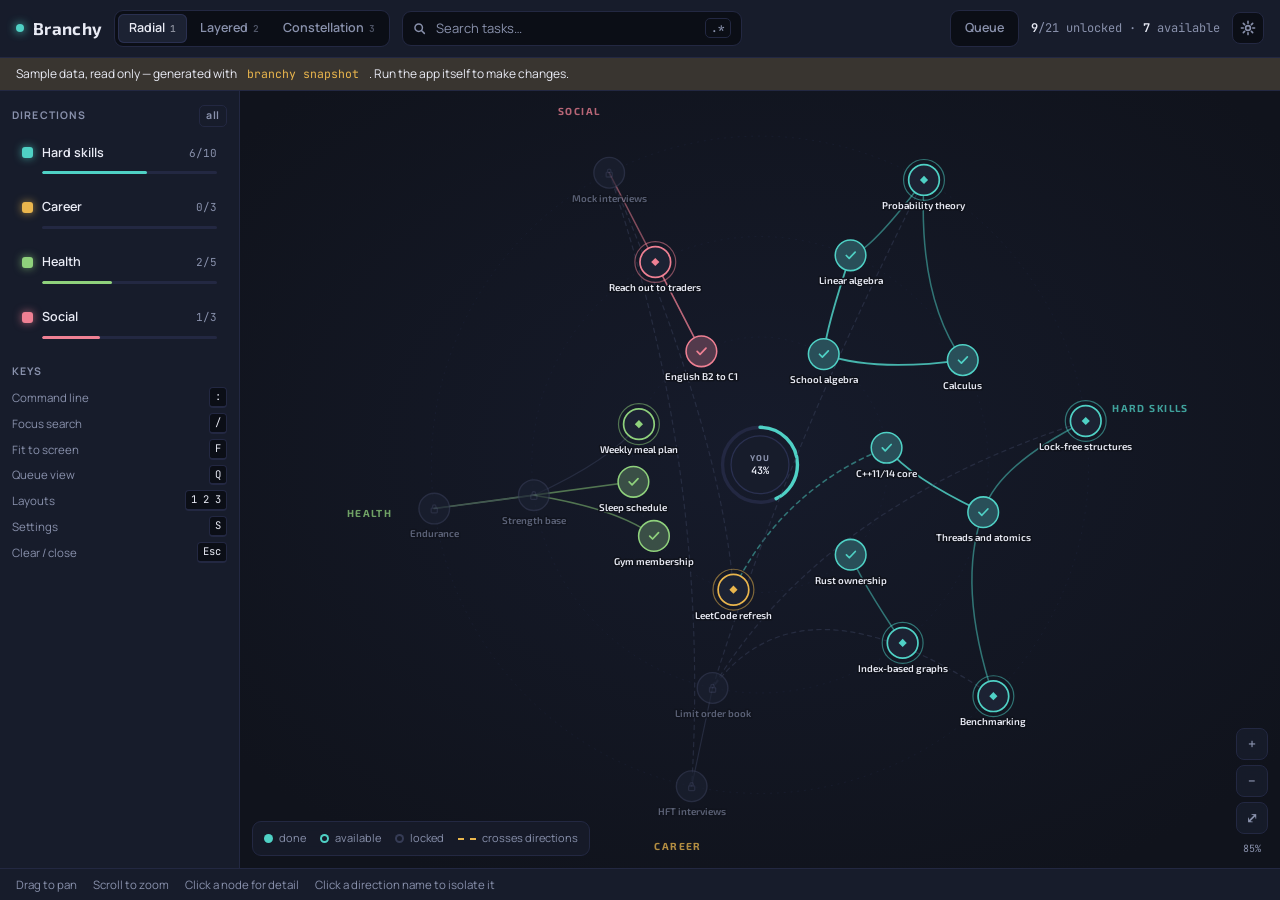
==== ui/index.html @ 26b4ab61 "add: add the desktop frontend over the snapshot backend Draws a snapshot and sends command lines bac" ====
<!doctype html>
<html lang="en">
<head>
<meta charset="utf-8">
<meta name="viewport" content="width=device-width, initial-scale=1, viewport-fit=cover, user-scalable=no">
<title>Branchy</title>
<link rel="preconnect" href="https://fonts.googleapis.com">
<link rel="preconnect" href="https://fonts.gstatic.com" crossorigin>
<link rel="stylesheet" href="https://fonts.googleapis.com/css2?family=Exo+2:wght@500;600;700&family=Manrope:wght@400;500;600;700&family=JetBrains+Mono:wght@400;600&display=swap">
<link rel="stylesheet" href="style.css">
</head>
<body>

<div class="app">
  <header class="topbar">
    <button class="iconbtn dock-toggle" id="dockToggle" aria-label="Directions">&#9776;</button>
    <div class="brand"><span class="dot"></span>Branchy</div>

    <div class="seg" id="layoutSeg" role="group" aria-label="Layout"></div>

    <div class="search" id="searchWrap">
      <svg width="13" height="13" viewBox="0 0 16 16" fill="none" stroke="currentColor" stroke-width="1.8" aria-hidden="true">
        <circle cx="7" cy="7" r="4.6"></circle><path d="M10.4 10.4 L14 14" stroke-linecap="round"></path>
      </svg>
      <input id="q" type="text" autocomplete="off" spellcheck="false">
      <button class="rx" id="rxBtn" aria-pressed="false" title="Regular expression">.*</button>
    </div>

    <span class="spacer"></span>
    <span class="seg"><button id="queueBtn" aria-pressed="false"></button></span>
    <div class="tally" id="tally"></div>
    <button class="iconbtn" id="setBtn" aria-label="Settings">
      <svg width="16" height="16" viewBox="0 0 16 16" fill="none" stroke="currentColor" stroke-width="1.6" aria-hidden="true">
        <circle cx="8" cy="8" r="2.4"></circle>
        <path d="M8 1.4v1.8M8 12.8v1.8M14.6 8h-1.8M3.2 8H1.4M12.67 3.33l-1.27 1.27M4.6 11.4l-1.27 1.27M12.67 12.67l-1.27-1.27M4.6 4.6L3.33 3.33" stroke-linecap="round"></path>
      </svg>
    </button>
  </header>

  <div class="banner" id="banner" hidden>
    Sample data, read only &mdash; generated with <code>branchy snapshot</code>. Run the app itself to make changes.
  </div>

  <div class="row" id="row">
    <aside class="dock" id="dock">
      <div>
        <h2><span id="lblDirections"></span> <button id="allBtn" type="button"></button></h2>
        <div class="areas" id="areas"></div>
      </div>
      <div>
        <h2 id="lblKeys"></h2>
        <div class="hintlist" id="keyHints"></div>
      </div>
    </aside>

    <main class="stage" id="stage">
      <svg id="canvas" aria-label="Dependency graph"></svg>
      <div class="loading" id="loading">loading</div>

      <div class="legend" id="legend"></div>

      <div class="zoom">
        <button id="zIn" aria-label="Zoom in">+</button>
        <button id="zOut" aria-label="Zoom out">&minus;</button>
        <button id="zFit" aria-label="Fit">&#10530;</button>
        <div class="lvl" id="zLvl">100%</div>
      </div>

      <aside class="queue" id="queue" hidden>
        <div class="qhead">
          <h2 id="qTitle"></h2>
          <button class="xbtn" id="qClose" aria-label="Close">&times;</button>
        </div>
        <p id="qBlurb"></p>
        <ul class="qlist" id="qlist"></ul>
      </aside>
    </main>

    <aside class="inspector" id="inspector" hidden></aside>
  </div>

  <footer class="footer" id="footer"></footer>
</div>

<dialog class="settings" id="settings">
  <div class="set-head">
    <h2 id="setTitle"></h2>
    <button class="xbtn" id="setClose" aria-label="Close">&times;</button>
  </div>
  <div class="set-body" id="setBody"></div>
</dialog>

<div class="palette" id="palette" hidden>
  <div class="pal-box" role="dialog" aria-label="Command line">
    <div class="pal-in">
      <span class="prompt">:</span>
      <input id="pal" type="text" autocomplete="off" autocapitalize="off" spellcheck="false">
    </div>
    <div class="pal-out" id="palOut"></div>
    <ul class="pal-sugg" id="palSugg"></ul>
    <div class="pal-hint" id="palHint"></div>
  </div>
</div>

<div class="toast" id="toast" hidden></div>

<script src="i18n.js"></script>
<script src="layout.js"></script>
<script src="backend.js"></script>
<script src="dev-fixture.js"></script>
<script src="app.js"></script>
</body>
</html>
---- ui/style.css ----
:root{
  padding-top: env(safe-area-inset-top, 0px);
  padding-bottom: env(safe-area-inset-bottom, 0px);

  color-scheme: dark;

  /* dark is the product's default skin, not the host's — see settings */
  --bg:#10131c;
  --bg-elevated:#171c2b;
  --bg-card:#1c2233;
  --bg-sunken:#0b0e16;
  --stage-glow:#161b2b;
  --line:#2a3050;
  --line-soft:#232842;
  --locked:#363c56;
  --text:#e9ebf5;
  --text-dim:#8991ac;
  --danger:#e2666f;
  --on-accent:#0b0e16;
  --shadow:rgba(0,0,0,.55);

  --a-hard:#4fd1c5;
  --a-career:#eab64d;
  --a-health:#8fd17c;
  --a-social:#ef8093;

  /* Exo 2 covers Latin + Cyrillic + Greek; Noto Sans JP is loaded on demand
     and only ever resolves CJK codepoints, since it sits after the Latin faces. */
  --display:"Exo 2","Noto Sans JP",ui-sans-serif,system-ui,sans-serif;
  --body:"Manrope","Noto Sans JP",ui-sans-serif,system-ui,-apple-system,sans-serif;
  --mono:"JetBrains Mono","Noto Sans JP",ui-monospace,"SF Mono",Menlo,monospace;

  --dock-w:240px;
  --insp-w:326px;
}

body[data-skin="light"]{
  color-scheme: light;
  --bg:#eef0f7;
  --bg-elevated:#ffffff;
  --bg-card:#ffffff;
  --bg-sunken:#e4e7f1;
  --stage-glow:#ffffff;
  --line:#c3c9dd;
  --line-soft:#d9dded;
  --locked:#a9b0c6;
  --text:#161a27;
  --text-dim:#666e88;
  --danger:#c4404f;
  --on-accent:#ffffff;
  --shadow:rgba(30,36,60,.18);

  --a-hard:#12897e;
  --a-career:#9a6f10;
  --a-health:#3f8a2c;
  --a-social:#c94a63;
}

*{box-sizing:border-box}
img{max-width:100%}
[hidden]{display:none!important}
html,body{height:100%}
body{
  margin:0;
  background:var(--bg);
  color:var(--text);
  font-family:var(--body);
  font-size:14px;
  line-height:1.5;
  overflow:hidden;
}

/* ---------- shell ---------- */
/* Rows are placed explicitly: the banner is sometimes hidden, and a hidden
   grid item is removed from the flow, which would otherwise shift everything
   below it into the wrong row. */
.app{height:100%;display:grid;grid-template-rows:auto auto minmax(0,1fr) auto}
.app > .topbar{grid-row:1}
.app > .banner{grid-row:2}
.app > .row{grid-row:3}
.app > .footer{grid-row:4}

.topbar{
  display:flex;align-items:center;gap:12px;flex-wrap:wrap;
  padding:10px 16px;
  background:var(--bg-elevated);
  border-bottom:1px solid var(--line-soft);
  position:relative;z-index:6;
}
.brand{
  display:flex;align-items:baseline;gap:9px;
  font-family:var(--display);font-weight:700;font-size:17px;letter-spacing:.02em;
}
.brand .dot{
  width:8px;height:8px;border-radius:50%;
  background:var(--a-hard);box-shadow:0 0 10px var(--a-hard);align-self:center;
}
.brand small{
  font-family:var(--body);font-weight:500;font-size:11px;
  letter-spacing:.09em;text-transform:uppercase;color:var(--text-dim);
}

.seg{
  display:flex;background:var(--bg-sunken);
  border:1px solid var(--line-soft);border-radius:9px;padding:3px;gap:2px;
}
.seg button{
  font:inherit;font-size:12.5px;font-weight:600;
  color:var(--text-dim);background:transparent;border:0;border-radius:6px;
  padding:5px 11px;cursor:pointer;white-space:nowrap;
}
.seg button:hover{color:var(--text)}
.seg button[aria-pressed="true"]{
  background:var(--bg-card);color:var(--text);box-shadow:inset 0 0 0 1px var(--line);
}
.seg button .kb{
  font-family:var(--mono);font-size:9.5px;opacity:.55;margin-inline-start:5px;
}

.search{
  display:flex;align-items:center;gap:8px;
  background:var(--bg-sunken);border:1px solid var(--line-soft);
  border-radius:9px;padding-inline:10px;
  min-width:180px;flex:1 1 180px;max-width:340px;
}
.search svg{flex:none;color:var(--text-dim)}
.search input{
  font:inherit;font-size:13px;background:transparent;border:0;outline:none;
  color:var(--text);padding-block:7px;width:100%;min-width:0;
}
.search input::placeholder{color:var(--text-dim)}
.search.invalid{border-color:var(--danger)}
.rx{
  font-family:var(--mono);font-size:11px;font-weight:600;color:var(--text-dim);
  background:transparent;border:1px solid var(--line-soft);border-radius:5px;
  padding:2px 5px;cursor:pointer;flex:none;
}
.rx[aria-pressed="true"]{color:var(--on-accent);background:var(--a-hard);border-color:var(--a-hard)}

.spacer{flex:1 1 auto}
.tally{font-family:var(--mono);font-size:12px;color:var(--text-dim);white-space:nowrap}
.tally b{color:var(--text);font-weight:600}

.iconbtn{
  display:grid;place-items:center;width:32px;height:32px;flex:none;
  color:var(--text-dim);background:var(--bg-sunken);
  border:1px solid var(--line-soft);border-radius:8px;cursor:pointer;
  font:inherit;font-size:15px;
}
.iconbtn:hover{color:var(--text);border-color:var(--line)}

/* ---------- body row ---------- */
.row{position:relative;min-height:0;display:flex}
.row.dock-right{flex-direction:row-reverse}

.dock{
  width:var(--dock-w);flex:none;
  background:var(--bg-elevated);
  border-right:1px solid var(--line-soft);
  padding:14px 12px;overflow-y:auto;
  display:flex;flex-direction:column;gap:16px;z-index:4;
}
.row.dock-right .dock{border-right:0;border-left:1px solid var(--line-soft)}

.dock h2,.qhead h2{
  font-family:var(--body);font-size:10.5px;font-weight:700;
  letter-spacing:.11em;text-transform:uppercase;color:var(--text-dim);
  margin:0 0 8px;display:flex;align-items:center;justify-content:space-between;gap:8px;
}
.dock h2 button{
  font:inherit;letter-spacing:.06em;color:var(--text-dim);
  background:transparent;border:1px solid var(--line-soft);
  border-radius:5px;padding:2px 6px;cursor:pointer;
}
.dock h2 button:hover{color:var(--text);border-color:var(--line)}

.areas{display:flex;flex-direction:column;gap:6px}
.area{
  --c:var(--a-hard);
  display:grid;grid-template-columns:auto 1fr auto;align-items:center;gap:9px;
  padding:8px 9px;border-radius:8px;border:1px solid transparent;
  cursor:pointer;background:transparent;text-align:start;font:inherit;color:var(--text);width:100%;
}
.area:hover{background:var(--bg-card)}
.area[data-on="false"]{opacity:.38}
.area[data-focus="true"]{border-color:var(--c);background:color-mix(in srgb,var(--c) 11%,transparent)}
.area .swatch{
  width:11px;height:11px;border-radius:3px;background:var(--c);
  box-shadow:0 0 8px color-mix(in srgb,var(--c) 70%,transparent);
}
.area .nm{font-size:12.5px;font-weight:600;min-width:0}
.area .ct{font-family:var(--mono);font-size:11px;color:var(--text-dim);font-variant-numeric:tabular-nums}
.area .bar{grid-column:2/4;height:3px;border-radius:2px;background:var(--line-soft);overflow:hidden}
.area .bar i{display:block;height:100%;background:var(--c);border-radius:2px;transition:width .35s ease}

.hintlist{display:flex;flex-direction:column;gap:5px;font-size:11.5px;color:var(--text-dim)}
.hintlist div{display:flex;justify-content:space-between;gap:10px;align-items:center}
.hintlist span:first-child{min-width:0}
kbd{
  font-family:var(--mono);font-size:10.5px;
  background:var(--bg-sunken);border:1px solid var(--line-soft);border-bottom-width:2px;
  border-radius:4px;padding:1px 5px;color:var(--text);flex:none;
}

/* ---------- stage ---------- */
.stage{
  position:relative;flex:1 1 auto;min-width:0;overflow:hidden;
  background:radial-gradient(1100px 780px at 50% 46%, var(--stage-glow) 0%, var(--bg) 62%);
  cursor:grab;touch-action:none;
}
.stage.grabbing{cursor:grabbing}
#canvas{position:absolute;inset:0;width:100%;height:100%;display:block}

.zoom{position:absolute;inset-inline-end:12px;bottom:12px;display:flex;flex-direction:column;gap:5px;z-index:3}
.zoom button{
  width:32px;height:32px;display:grid;place-items:center;
  font:inherit;font-size:14px;font-weight:600;color:var(--text-dim);
  background:color-mix(in srgb,var(--bg-elevated) 88%,transparent);
  border:1px solid var(--line-soft);border-radius:8px;cursor:pointer;backdrop-filter:blur(6px);
}
.zoom button:hover{color:var(--text);border-color:var(--line)}
.zoom .lvl{font-family:var(--mono);font-size:10px;color:var(--text-dim);text-align:center;padding-top:2px;font-variant-numeric:tabular-nums}

.legend{
  position:absolute;inset-inline-start:12px;bottom:12px;
  display:flex;gap:14px;flex-wrap:wrap;padding:8px 11px;
  background:color-mix(in srgb,var(--bg-elevated) 88%,transparent);
  border:1px solid var(--line-soft);border-radius:9px;backdrop-filter:blur(6px);
  font-size:11px;color:var(--text-dim);z-index:3;pointer-events:none;
}
.legend span{display:flex;align-items:center;gap:6px}
.legend i{width:9px;height:9px;border-radius:50%;flex:none}
.legend .l-done{background:var(--a-hard)}
.legend .l-avail{background:transparent;box-shadow:inset 0 0 0 2px var(--a-hard)}
.legend .l-locked{background:transparent;box-shadow:inset 0 0 0 2px var(--locked)}
.legend .l-cross{width:18px;height:0;border-radius:0;border-top:2px dashed var(--a-career)}

/* ---------- svg ---------- */
.link{fill:none;stroke-linecap:round;transition:opacity .25s ease}
.link.state-locked{stroke:var(--locked);stroke-width:1.4;opacity:.55}
.link.state-open{stroke-width:1.8;opacity:.5}
.link.state-done{stroke-width:2.2;opacity:.85}
.link.cross{stroke-dasharray:5 5}
.link.on-path{opacity:1;stroke-width:2.6;stroke-dasharray:7 7;animation:flow 1.05s linear infinite}
@keyframes flow{to{stroke-dashoffset:-28}}

.node{cursor:pointer}
.node .disc{fill:var(--bg-card);stroke:var(--locked);stroke-width:1.6;transition:fill .25s ease,stroke .25s ease}
.node .halo{fill:none;stroke-width:1.4;opacity:0}
.node .glyph{stroke-linecap:round;stroke-linejoin:round}
.node .label{
  font-family:var(--display);font-size:11.5px;font-weight:600;text-anchor:middle;
  fill:var(--text-dim);paint-order:stroke;stroke:var(--bg);stroke-width:3.5px;stroke-linejoin:round;
  pointer-events:none;transition:opacity .2s ease,fill .25s ease;
}
.node .hit{fill:transparent}
.node:focus{outline:none}
.node:focus-visible .disc{stroke:var(--text);stroke-width:2.6}

.node.locked{opacity:.62}
.node.locked .glyph{stroke:var(--locked);fill:none}

.node.available .disc{stroke:var(--c);stroke-width:2}
.node.available .glyph{fill:var(--c);stroke:none}
.node.available .label{fill:var(--text)}
.node.available .halo{
  stroke:var(--c);opacity:.5;
  transform-box:fill-box;transform-origin:center;
  animation:pulse 2.6s ease-in-out infinite;
}
@keyframes pulse{0%,100%{opacity:.45;transform:scale(1)}50%{opacity:0;transform:scale(1.42)}}

.node.done .disc{fill:color-mix(in srgb,var(--c) 26%,var(--bg-card));stroke:var(--c);stroke-width:1.8}
.node.done .glyph{stroke:var(--c);fill:none;stroke-width:2}
.node.done .label{fill:var(--text)}

.node.sel .disc{stroke:var(--text);stroke-width:2.8}
.node.sel .label{fill:var(--text)}
.node:hover .label{fill:var(--text)}

.node,.link{transition:opacity .25s ease}
.faded{opacity:.12!important}
.faded .label{opacity:0}
.hide-labels .label{opacity:0}

.node.just-freed .disc{animation:freed 1.5s ease-out 1}
@keyframes freed{
  0%{stroke-width:2;filter:none}
  18%{stroke-width:7;filter:drop-shadow(0 0 14px var(--c))}
  100%{stroke-width:2;filter:none}
}
.burst{fill:none;stroke-width:3;pointer-events:none}

.sector-label{
  font-family:var(--display);font-size:12px;font-weight:700;
  letter-spacing:.14em;text-transform:uppercase;opacity:.75;
}
.you circle.plate{fill:var(--bg-elevated);stroke:var(--line);stroke-width:1.5}
.you circle.track{fill:none;stroke:var(--line-soft);stroke-width:4}
.you circle.prog{fill:none;stroke:var(--a-hard);stroke-width:4;stroke-linecap:round;transition:stroke-dashoffset .6s ease}
.you text.who{
  font-family:var(--display);font-size:10px;font-weight:700;letter-spacing:.14em;
  text-anchor:middle;fill:var(--text-dim);
}
.you text.pct{
  font-family:var(--mono);font-size:12px;font-weight:600;text-anchor:middle;fill:var(--text);
}
.ring{fill:none;stroke:var(--line-soft);stroke-width:1;opacity:.5;stroke-dasharray:2 6}

/* ---------- inspector ---------- */
.inspector{
  width:var(--insp-w);flex:none;background:var(--bg-elevated);
  border-left:1px solid var(--line-soft);padding:16px 16px 22px;overflow-y:auto;z-index:5;
}
.row.dock-right .inspector{border-left:0;border-right:1px solid var(--line-soft)}

.insp-head{display:flex;align-items:flex-start;justify-content:space-between;gap:10px}
.chip{
  --c:var(--a-hard);
  display:inline-flex;align-items:center;gap:6px;
  font-size:10.5px;font-weight:700;letter-spacing:.09em;text-transform:uppercase;
  color:var(--c);background:color-mix(in srgb,var(--c) 13%,transparent);
  border:1px solid color-mix(in srgb,var(--c) 34%,transparent);
  border-radius:999px;padding:3px 9px;
}
.xbtn{font:inherit;font-size:16px;line-height:1;color:var(--text-dim);background:transparent;border:0;cursor:pointer;padding:2px 4px}
.xbtn:hover{color:var(--text)}

.insp h3{font-family:var(--display);font-size:20px;font-weight:700;line-height:1.2;margin:10px 0 6px;text-wrap:balance}
.insp .meta{
  font-family:var(--mono);font-size:11px;color:var(--text-dim);
  display:flex;gap:12px;flex-wrap:wrap;margin-bottom:12px;
}
.insp .note{font-size:13px;color:var(--text-dim);margin:0 0 16px;max-width:62ch}

.insp h4{font-size:10.5px;font-weight:700;letter-spacing:.11em;text-transform:uppercase;color:var(--text-dim);margin:0 0 7px}
.deps{list-style:none;padding:0;margin:0 0 16px;display:flex;flex-direction:column;gap:4px}
.deps li{
  display:flex;align-items:center;gap:8px;font-size:12.5px;padding:5px 8px;
  border-radius:7px;background:var(--bg-card);border:1px solid var(--line-soft);cursor:pointer;
}
.deps li:hover{border-color:var(--line)}
.deps li .mark{font-family:var(--mono);font-size:12px;flex:none;width:12px}
.deps li.met .mark{color:var(--a-health)}
.deps li.unmet .mark{color:var(--danger)}
.deps li .nm{flex:1;min-width:0;overflow:hidden;text-overflow:ellipsis;white-space:nowrap}
.deps li .from{font-size:10px;font-weight:700;letter-spacing:.07em;text-transform:uppercase;flex:none}
.deps .empty{background:transparent;border:1px dashed var(--line-soft);color:var(--text-dim);cursor:default;font-size:12px}

.act{
  width:100%;font:inherit;font-family:var(--display);font-size:14px;font-weight:700;
  letter-spacing:.03em;padding:11px;border-radius:9px;
  border:1px solid var(--line);background:var(--bg-card);color:var(--text);cursor:pointer;
}
.act.primary{--c:var(--a-hard);background:var(--c);border-color:var(--c);color:var(--on-accent)}
.act:disabled{color:var(--text-dim);cursor:not-allowed;opacity:.7}

/* ---------- queue ---------- */
.queue{
  position:absolute;top:0;bottom:0;inset-inline-start:0;width:326px;
  background:color-mix(in srgb,var(--bg-elevated) 96%,transparent);
  backdrop-filter:blur(10px);
  border-inline-end:1px solid var(--line-soft);
  padding:16px;overflow-y:auto;z-index:5;
}
.row.dock-right .queue{inset-inline-start:auto;inset-inline-end:0}
.qhead{display:flex;align-items:center;justify-content:space-between}
.queue > p{font-size:12px;color:var(--text-dim);margin:0 0 14px;max-width:44ch}
.qlist{list-style:none;padding:0;margin:0;display:flex;flex-direction:column;gap:7px}
.qlist li{
  --c:var(--a-hard);
  display:grid;grid-template-columns:auto 1fr auto;align-items:center;gap:10px;
  padding:9px 11px;background:var(--bg-card);border:1px solid var(--line-soft);
  border-inline-start:3px solid var(--c);border-radius:8px;cursor:pointer;
}
.qlist li:hover{border-color:var(--line);border-inline-start-color:var(--c)}
.qlist .pri{font-family:var(--mono);font-size:15px;font-weight:600;color:var(--c);font-variant-numeric:tabular-nums}
.qlist .nm{font-size:13px;font-weight:600;min-width:0}
.qlist .sub{font-size:11px;color:var(--text-dim)}
.qlist .tag{font-size:10px;font-weight:700;letter-spacing:.07em;text-transform:uppercase;color:var(--c)}

/* ---------- settings ---------- */
dialog.settings{
  border:1px solid var(--line);border-radius:14px;padding:0;
  background:var(--bg-elevated);color:var(--text);
  width:min(440px,calc(100vw - 32px));
  box-shadow:0 24px 70px var(--shadow);
}
dialog.settings::backdrop{background:rgba(6,8,14,.62);backdrop-filter:blur(3px)}
.set-head{
  display:flex;align-items:center;justify-content:space-between;gap:10px;
  padding:14px 18px;border-bottom:1px solid var(--line-soft);
}
.set-head h2{font-family:var(--display);font-size:17px;font-weight:700;margin:0;letter-spacing:.02em}
.set-body{padding:16px 18px 20px;display:flex;flex-direction:column;gap:18px}
.field{display:flex;flex-direction:column;gap:7px}
.field > label{font-size:10.5px;font-weight:700;letter-spacing:.11em;text-transform:uppercase;color:var(--text-dim)}
.field .help{font-size:11.5px;color:var(--text-dim);margin:0;max-width:52ch}
.field select{
  font:inherit;font-size:13.5px;color:var(--text);
  background:var(--bg-card);border:1px solid var(--line-soft);border-radius:8px;
  padding:9px 10px;width:100%;cursor:pointer;
}
.choices{display:flex;gap:6px;flex-wrap:wrap}
.choices button{
  font:inherit;font-size:12.5px;font-weight:600;color:var(--text-dim);
  background:var(--bg-card);border:1px solid var(--line-soft);border-radius:8px;
  padding:7px 12px;cursor:pointer;flex:1 1 auto;white-space:nowrap;
}
.choices button:hover{color:var(--text)}
.choices button[aria-pressed="true"]{
  color:var(--text);border-color:var(--a-hard);
  background:color-mix(in srgb,var(--a-hard) 14%,var(--bg-card));
}
.choices button .kb{font-family:var(--mono);font-size:9.5px;opacity:.6;margin-inline-start:6px}

/* ---------- command palette ---------- */
.palette{
  position:fixed;inset:0;z-index:20;
  display:grid;place-items:start center;
  padding-top:min(14vh,120px);padding-inline:16px;
  background:rgba(6,8,14,.55);backdrop-filter:blur(3px);
}
body[data-skin="light"] .palette{background:rgba(120,128,160,.34)}
.pal-box{
  width:min(640px,100%);background:var(--bg-elevated);
  border:1px solid var(--line);border-radius:12px;
  box-shadow:0 26px 70px var(--shadow);overflow:hidden;
}
.pal-in{display:flex;align-items:center;gap:10px;padding:12px 14px;border-bottom:1px solid var(--line-soft)}
.pal-in .prompt{font-family:var(--mono);font-size:15px;font-weight:600;color:var(--a-hard);flex:none}
.pal-in input{
  font:inherit;font-family:var(--mono);font-size:14px;
  background:transparent;border:0;outline:none;color:var(--text);width:100%;min-width:0;
}
.pal-in input::placeholder{color:var(--text-dim)}
.pal-out{padding:11px 14px;font-size:12.5px;color:var(--text-dim);min-height:40px;line-height:1.45}
.pal-out b{color:var(--text);font-weight:600}
.pal-out.err{color:var(--danger)}
.pal-out.err b{color:var(--danger)}
.pal-out .cyc{font-family:var(--mono);font-size:11.5px;display:block;margin-top:5px;color:var(--danger);word-break:break-word}
.pal-sugg{list-style:none;margin:0;padding:0 10px 10px;display:flex;flex-wrap:wrap;gap:5px}
.pal-sugg li{
  font-family:var(--mono);font-size:11.5px;padding:3px 8px;border-radius:6px;
  background:var(--bg-card);border:1px solid var(--line-soft);color:var(--text-dim);cursor:pointer;
}
.pal-sugg li:hover{color:var(--text);border-color:var(--line)}
.pal-hint{
  font-family:var(--mono);font-size:11px;color:var(--text-dim);
  padding:0 14px 12px;word-break:break-word;
}

/* ---------- footer ---------- */
.footer{
  display:flex;align-items:center;gap:16px;flex-wrap:wrap;
  padding:7px 16px;padding-bottom:calc(7px + env(safe-area-inset-bottom,0px));
  background:var(--bg-elevated);border-top:1px solid var(--line-soft);
  font-size:11.5px;color:var(--text-dim);z-index:6;
}
.footer .note{margin-inline-start:auto;font-style:italic;opacity:.85}

.dock-toggle{display:none}

@media (max-width:1040px){:root{--insp-w:292px;--dock-w:216px}}
@media (max-width:860px){
  .dock{position:absolute;top:0;bottom:0;inset-inline-start:0;z-index:7;box-shadow:0 0 40px var(--shadow)}
  .dock[hidden]{display:none!important}
  .dock-toggle{display:grid}
  .inspector{
    position:absolute;top:0;bottom:0;inset-inline-end:0;
    width:min(326px,88vw);z-index:7;box-shadow:0 0 40px var(--shadow);
  }
  .queue{width:min(326px,88vw)}
  .brand small{display:none}
  .footer{display:none}
}
@media (max-width:580px){
  .tally{display:none}
  .search{flex:1 1 110px;min-width:110px}
  .legend{display:none}
  .seg button .kb{display:none}
}
@media (prefers-reduced-motion:reduce){
  .node.available .halo{animation:none;opacity:.45}
  .link.on-path{animation:none}
  *{transition-duration:.01ms!important}
}
body[data-motion="reduced"] .node.available .halo{animation:none;opacity:.45}
body[data-motion="reduced"] .link.on-path{animation:none}
body[data-motion="reduced"] .node.just-freed .disc{animation:none}

/* ---------- app shell additions ---------- */
.banner{
  display:flex;align-items:center;gap:10px;flex-wrap:wrap;
  padding:7px 16px;
  background:color-mix(in srgb,var(--a-career) 16%,var(--bg-elevated));
  border-bottom:1px solid var(--line-soft);
  font-size:12px;color:var(--text);
}
.banner[hidden]{display:none!important}
.banner code{font-family:var(--mono);font-size:11.5px;color:var(--a-career)}

.toast{
  position:fixed;left:50%;transform:translateX(-50%);
  bottom:calc(18px + env(safe-area-inset-bottom,0px));
  z-index:30;max-width:min(560px,calc(100vw - 32px));
  padding:10px 14px;border-radius:9px;
  background:var(--bg-elevated);border:1px solid var(--line);
  box-shadow:0 14px 40px var(--shadow);
  font-size:12.5px;color:var(--text);
}
.toast[hidden]{display:none!important}
.toast.bad{border-color:var(--danger);color:var(--danger)}

.loading{
  display:grid;place-items:center;height:100%;
  color:var(--text-dim);font-family:var(--display);letter-spacing:.1em;
  text-transform:uppercase;font-size:12px;
}
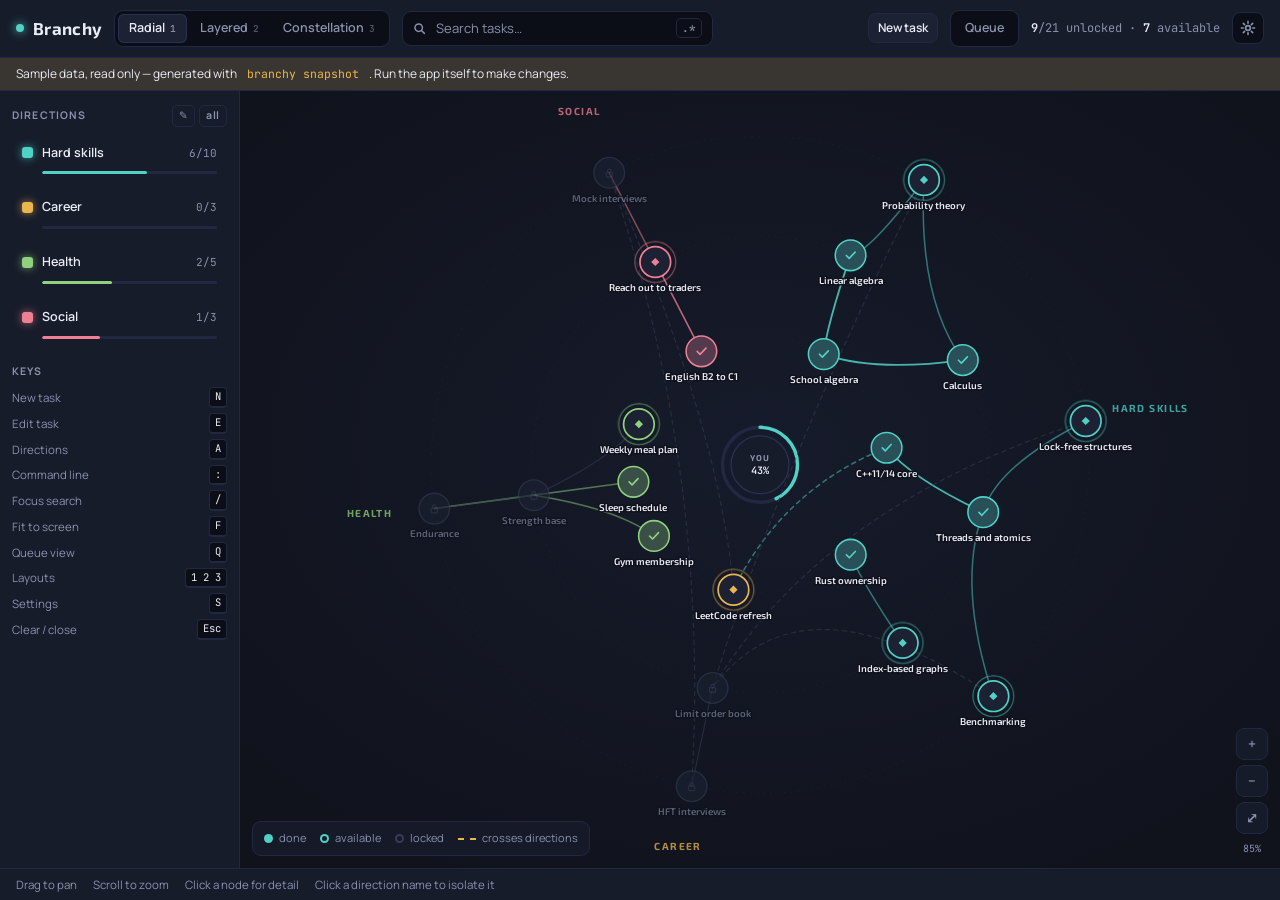
==== commit 06547ffa: "feat(ui): add task and direction editing to the window Until now the only thing a mouse could change" ====
--- a/ui/index.html
+++ b/ui/index.html
@@ -27,6 +27,7 @@
     </div>
 
     <span class="spacer"></span>
+    <button class="btn tiny" id="newBtn"></button>
     <span class="seg"><button id="queueBtn" aria-pressed="false"></button></span>
     <div class="tally" id="tally"></div>
     <button class="iconbtn" id="setBtn" aria-label="Settings">
@@ -44,7 +45,12 @@
   <div class="row" id="row">
     <aside class="dock" id="dock">
       <div>
-        <h2><span id="lblDirections"></span> <button id="allBtn" type="button"></button></h2>
+        <h2><span id="lblDirections"></span>
+          <span style="display:flex;gap:4px">
+            <button id="manageAreas" type="button" aria-label="Manage directions">&#9998;</button>
+            <button id="allBtn" type="button"></button>
+          </span>
+        </h2>
         <div class="areas" id="areas"></div>
       </div>
       <div>
@@ -56,6 +62,14 @@
     <main class="stage" id="stage">
       <svg id="canvas" aria-label="Dependency graph"></svg>
       <div class="loading" id="loading">loading</div>
+
+      <div class="empty-state" id="emptyState" hidden>
+        <div class="inner">
+          <h2 id="emptyTitle"></h2>
+          <p id="emptyBlurb"></p>
+          <button class="btn primary" id="emptyBtn"></button>
+        </div>
+      </div>
 
       <div class="legend" id="legend"></div>
 
@@ -90,6 +104,60 @@
   <div class="set-body" id="setBody"></div>
 </dialog>
 
+<dialog class="editor" id="editor">
+  <div class="set-head">
+    <h2 id="edTitle"></h2>
+    <button class="xbtn" id="edClose" aria-label="Close">&times;</button>
+  </div>
+  <div class="ed-body">
+    <div class="field">
+      <label for="edName" id="edNameLbl"></label>
+      <input id="edName" type="text" autocomplete="off">
+    </div>
+    <div class="ed-row">
+      <div class="field">
+        <label for="edArea" id="edAreaLbl"></label>
+        <select id="edArea"></select>
+      </div>
+      <div class="field">
+        <label for="edPri" id="edPriLbl"></label>
+        <input id="edPri" type="number" min="0" max="255" step="1">
+      </div>
+    </div>
+    <div class="field">
+      <label for="edNote" id="edNoteLbl"></label>
+      <textarea id="edNote" rows="2"></textarea>
+    </div>
+    <div class="field">
+      <label id="edNeedsLbl"></label>
+      <div class="picker" id="edNeeds"></div>
+      <p class="help" id="edNeedsHelp"></p>
+    </div>
+  </div>
+  <div class="ed-foot">
+    <button class="btn danger" id="edDelete" hidden></button>
+    <span class="grow"></span>
+    <button class="btn" id="edCancel"></button>
+    <button class="btn primary" id="edSave"></button>
+  </div>
+</dialog>
+
+<dialog class="editor" id="areas-editor">
+  <div class="set-head">
+    <h2 id="arTitle"></h2>
+    <button class="xbtn" id="arClose" aria-label="Close">&times;</button>
+  </div>
+  <div class="ed-body">
+    <div class="arealist" id="arList"></div>
+    <p class="help" id="arHelp"></p>
+  </div>
+  <div class="ed-foot">
+    <button class="btn" id="arAdd"></button>
+    <span class="grow"></span>
+    <button class="btn primary" id="arDone"></button>
+  </div>
+</dialog>
+
 <div class="palette" id="palette" hidden>
   <div class="pal-box" role="dialog" aria-label="Command line">
     <div class="pal-in">
--- a/ui/style.css
+++ b/ui/style.css
@@ -517,3 +517,84 @@
   color:var(--text-dim);font-family:var(--display);letter-spacing:.1em;
   text-transform:uppercase;font-size:12px;
 }
+
+/* ---------- editor and direction forms ---------- */
+dialog.editor{
+  border:1px solid var(--line);border-radius:14px;padding:0;
+  background:var(--bg-elevated);color:var(--text);
+  width:min(560px,calc(100vw - 32px));
+  max-height:calc(100vh - 64px);
+  box-shadow:0 24px 70px var(--shadow);
+}
+dialog.editor::backdrop{background:rgba(6,8,14,.62);backdrop-filter:blur(3px)}
+.ed-body{padding:16px 18px;display:flex;flex-direction:column;gap:14px;overflow-y:auto;max-height:calc(100vh - 190px)}
+.ed-foot{
+  display:flex;align-items:center;gap:8px;
+  padding:12px 18px;border-top:1px solid var(--line-soft);
+}
+.ed-foot .grow{flex:1}
+
+.ed-row{display:flex;gap:12px;flex-wrap:wrap}
+.ed-row > .field{flex:1 1 150px;min-width:0}
+
+.field input[type="text"],
+.field input[type="number"],
+.field textarea{
+  font:inherit;font-size:13.5px;color:var(--text);
+  background:var(--bg-card);border:1px solid var(--line-soft);border-radius:8px;
+  padding:9px 10px;width:100%;
+}
+.field textarea{resize:vertical;min-height:58px;font-size:13px}
+.field input:focus-visible,.field textarea:focus-visible,.field select:focus-visible{
+  outline:2px solid var(--a-hard);outline-offset:1px;
+}
+.field input[type="color"]{
+  width:46px;height:34px;padding:2px;cursor:pointer;
+  background:var(--bg-card);border:1px solid var(--line-soft);border-radius:8px;
+}
+
+.picker{
+  border:1px solid var(--line-soft);border-radius:8px;
+  background:var(--bg-card);max-height:190px;overflow-y:auto;
+}
+.picker .none{padding:10px;font-size:12px;color:var(--text-dim)}
+.picker label{
+  display:flex;align-items:center;gap:9px;
+  padding:6px 10px;font-size:12.5px;cursor:pointer;
+  border-bottom:1px solid var(--line-soft);
+}
+.picker label:last-child{border-bottom:0}
+.picker label:hover{background:color-mix(in srgb,var(--a-hard) 8%,transparent)}
+.picker label.blocked{opacity:.45;cursor:not-allowed}
+.picker label.blocked:hover{background:transparent}
+.picker .swatch{width:8px;height:8px;border-radius:2px;flex:none}
+.picker .nm{flex:1;min-width:0;overflow:hidden;text-overflow:ellipsis;white-space:nowrap}
+.picker .why{font-size:10px;letter-spacing:.06em;text-transform:uppercase;color:var(--danger);flex:none}
+.picker input{accent-color:var(--a-hard);flex:none}
+
+.arealist{display:flex;flex-direction:column;gap:8px}
+.arearow{display:flex;align-items:center;gap:8px}
+.arearow input[type="text"]{flex:1;min-width:0}
+.arearow .count{font-family:var(--mono);font-size:11px;color:var(--text-dim);flex:none;min-width:38px;text-align:end}
+
+.btn{
+  font:inherit;font-size:13px;font-weight:600;
+  color:var(--text);background:var(--bg-card);
+  border:1px solid var(--line-soft);border-radius:8px;
+  padding:8px 14px;cursor:pointer;white-space:nowrap;
+}
+.btn:hover{border-color:var(--line)}
+.btn.primary{--c:var(--a-hard);background:var(--c);border-color:var(--c);color:var(--on-accent)}
+.btn.danger{color:var(--danger);border-color:color-mix(in srgb,var(--danger) 40%,transparent)}
+.btn.danger:hover{background:color-mix(in srgb,var(--danger) 12%,transparent)}
+.btn:disabled{opacity:.5;cursor:not-allowed}
+.btn.tiny{padding:5px 9px;font-size:12px}
+
+.empty-state{
+  position:absolute;inset:0;display:grid;place-items:center;
+  text-align:center;padding:24px;z-index:2;
+}
+.empty-state[hidden]{display:none!important}
+.empty-state .inner{max-width:38ch;display:flex;flex-direction:column;gap:12px;align-items:center}
+.empty-state h2{font-family:var(--display);font-size:22px;font-weight:700;margin:0}
+.empty-state p{font-size:13px;color:var(--text-dim);margin:0}
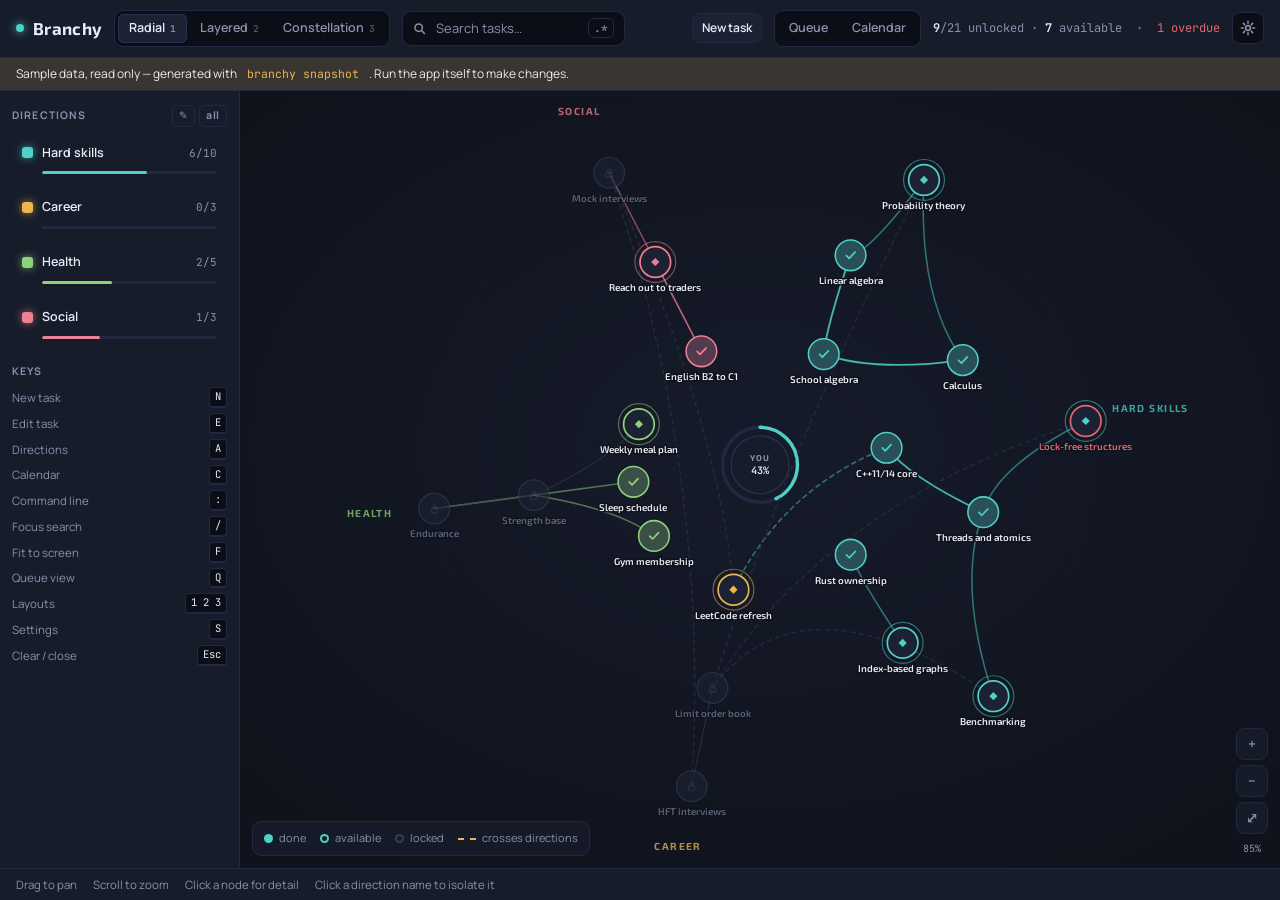
==== commit e977efeb: "feat(ui): add deadlines and a calendar to the window A date field on the editor, a badge wherever a " ====
--- a/ui/index.html
+++ b/ui/index.html
@@ -28,7 +28,10 @@
 
     <span class="spacer"></span>
     <button class="btn tiny" id="newBtn"></button>
-    <span class="seg"><button id="queueBtn" aria-pressed="false"></button></span>
+    <span class="seg">
+      <button id="queueBtn" aria-pressed="false"></button>
+      <button id="calBtn" aria-pressed="false"></button>
+    </span>
     <div class="tally" id="tally"></div>
     <button class="iconbtn" id="setBtn" aria-label="Settings">
       <svg width="16" height="16" viewBox="0 0 16 16" fill="none" stroke="currentColor" stroke-width="1.6" aria-hidden="true">
@@ -80,6 +83,15 @@
         <div class="lvl" id="zLvl">100%</div>
       </div>
 
+      <aside class="queue" id="calendar" hidden>
+        <div class="qhead">
+          <h2 id="calTitle"></h2>
+          <button class="xbtn" id="calClose" aria-label="Close">&times;</button>
+        </div>
+        <p id="calBlurb"></p>
+        <div id="callist"></div>
+      </aside>
+
       <aside class="queue" id="queue" hidden>
         <div class="qhead">
           <h2 id="qTitle"></h2>
@@ -122,6 +134,11 @@
       <div class="field">
         <label for="edPri" id="edPriLbl"></label>
         <input id="edPri" type="number" min="0" max="255" step="1">
+      </div>
+      <div class="field">
+        <label for="edDue" id="edDueLbl"></label>
+        <input id="edDue" type="date">
+        <p class="help" id="edDueHelp"></p>
       </div>
     </div>
     <div class="field">
--- a/ui/style.css
+++ b/ui/style.css
@@ -281,7 +281,10 @@
 .node,.link{transition:opacity .25s ease}
 .faded{opacity:.12!important}
 .faded .label{opacity:0}
-.hide-labels .label{opacity:0}
+/* Zoomed out far enough that every label would collide, keep the ones that
+   matter: the tasks you could actually start now. Done and locked tasks are
+   context at that scale, and read from shape and colour alone. */
+.hide-labels .node:not(.available) .label{opacity:0}
 
 .node.just-freed .disc{animation:freed 1.5s ease-out 1}
 @keyframes freed{
@@ -598,3 +601,40 @@
 .empty-state .inner{max-width:38ch;display:flex;flex-direction:column;gap:12px;align-items:center}
 .empty-state h2{font-family:var(--display);font-size:22px;font-weight:700;margin:0}
 .empty-state p{font-size:13px;color:var(--text-dim);margin:0}
+
+/* ---------- deadlines ---------- */
+.due{
+  font-family:var(--mono);font-size:10.5px;
+  padding:1px 6px;border-radius:999px;white-space:nowrap;
+  border:1px solid var(--line-soft);color:var(--text-dim);
+}
+.due.overdue{color:var(--danger);border-color:color-mix(in srgb,var(--danger) 45%,transparent);
+  background:color-mix(in srgb,var(--danger) 12%,transparent)}
+.due.today{color:var(--a-career);border-color:color-mix(in srgb,var(--a-career) 45%,transparent)}
+.due.soon{color:var(--a-career)}
+.due.inherited{font-style:italic;opacity:.8}
+
+.insp .meta .due{margin-inline-start:-4px}
+
+.calgroup{margin-bottom:14px}
+.calgroup h3{
+  font-size:10.5px;font-weight:700;letter-spacing:.11em;text-transform:uppercase;
+  color:var(--text-dim);margin:0 0 7px;display:flex;gap:8px;align-items:baseline;
+}
+.calgroup.overdue h3{color:var(--danger)}
+.calgroup ul{list-style:none;margin:0;padding:0;display:flex;flex-direction:column;gap:6px}
+.calgroup li{
+  --c:var(--a-hard);
+  display:grid;grid-template-columns:1fr auto;gap:8px;align-items:center;
+  padding:8px 10px;background:var(--bg-card);
+  border:1px solid var(--line-soft);border-inline-start:3px solid var(--c);
+  border-radius:8px;cursor:pointer;
+}
+.calgroup li:hover{border-color:var(--line);border-inline-start-color:var(--c)}
+.calgroup li .nm{font-size:12.5px;font-weight:600;min-width:0;overflow:hidden;text-overflow:ellipsis;white-space:nowrap}
+.calgroup li .sub{font-size:11px;color:var(--text-dim)}
+
+/* a task the clock has caught up with, on the canvas */
+.node.is-overdue .disc{stroke:var(--danger)}
+.node.is-overdue .label{fill:var(--danger)}
+.tally .late{color:var(--danger)}
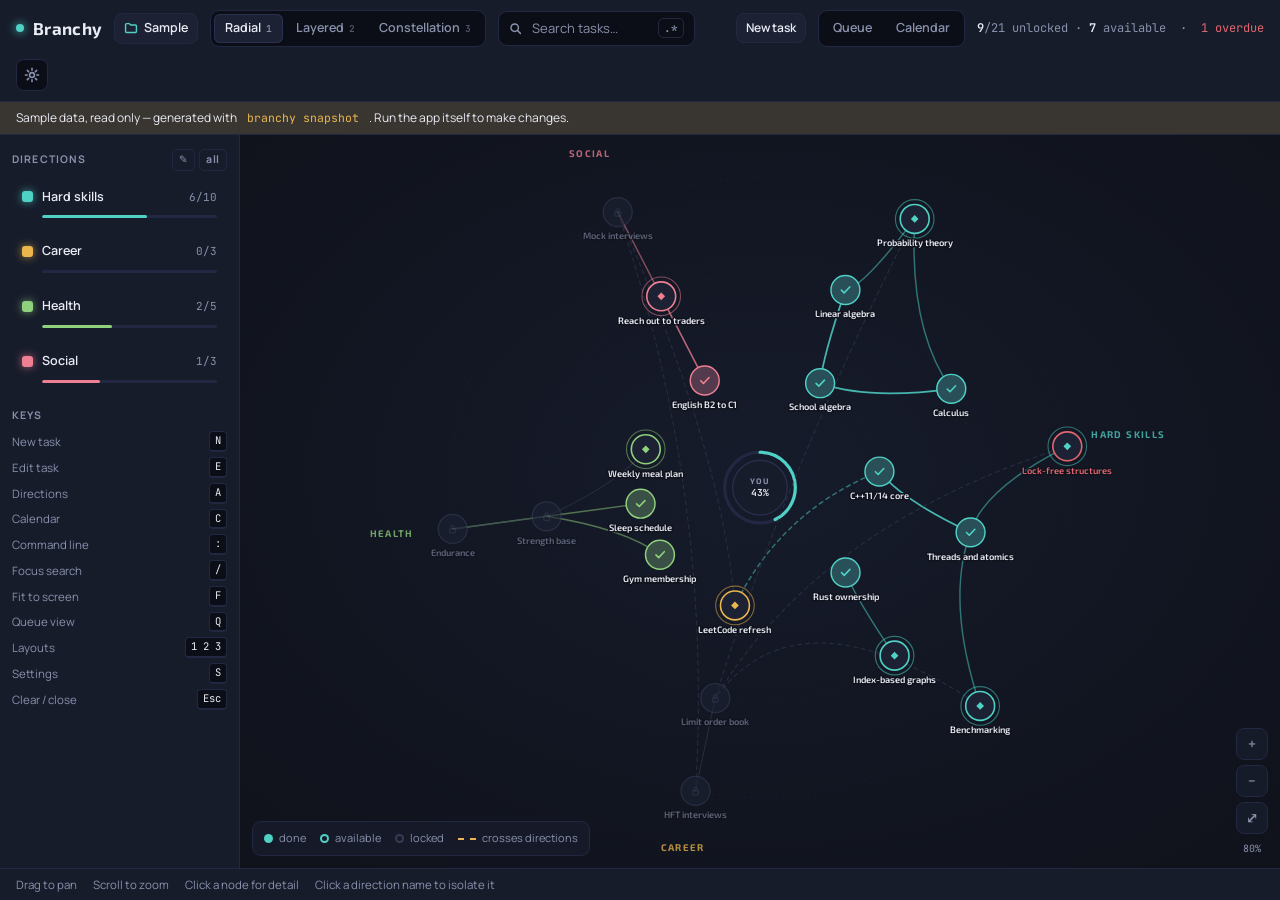
==== commit f0c13cfc: "feat(ui): the vault screen, a switcher, and the setting With no vault open the window shows the vaul" ====
--- a/ui/index.html
+++ b/ui/index.html
@@ -15,6 +15,12 @@
   <header class="topbar">
     <button class="iconbtn dock-toggle" id="dockToggle" aria-label="Directions">&#9776;</button>
     <div class="brand"><span class="dot"></span>Branchy</div>
+    <button class="vault-chip" id="vaultBtn" type="button" hidden>
+      <svg width="14" height="14" viewBox="0 0 16 16" fill="none" stroke="currentColor" stroke-width="1.6" aria-hidden="true">
+        <path d="M1.8 4.2c0-.7.5-1.2 1.2-1.2h3.1l1.5 1.6h5.4c.7 0 1.2.5 1.2 1.2v6.2c0 .7-.5 1.2-1.2 1.2H3c-.7 0-1.2-.5-1.2-1.2z" stroke-linejoin="round"></path>
+      </svg>
+      <span id="vaultName"></span>
+    </button>
 
     <div class="seg" id="layoutSeg" role="group" aria-label="Layout"></div>
 
@@ -108,6 +114,49 @@
   <footer class="footer" id="footer"></footer>
 </div>
 
+<!-- What the window shows with no vault open. It sits over the app rather
+     than replacing it, so entering a vault is only a matter of hiding it. -->
+<section class="vaults" id="vaults" hidden aria-labelledby="vRecentTitle">
+  <div class="v-box">
+    <div class="v-brand"><span class="dot"></span>Branchy</div>
+    <div class="v-cols">
+      <div class="v-panel">
+        <h2 id="vRecentTitle"></h2>
+        <ul class="v-list" id="vList"></ul>
+        <p class="v-none" id="vNone" hidden></p>
+        <label class="v-check"><input type="checkbox" id="vOpenLast"><span id="vOpenLastLbl"></span></label>
+      </div>
+      <div class="v-actions">
+        <div class="v-panel">
+          <h3 id="vCreateTitle"></h3>
+          <p id="vCreateBlurb"></p>
+          <div class="field">
+            <label for="vName" id="vNameLbl"></label>
+            <input id="vName" type="text" autocomplete="off" spellcheck="false">
+          </div>
+          <div class="field">
+            <label id="vLocLbl"></label>
+            <div class="v-loc">
+              <span class="v-path unset" id="vLoc"></span>
+              <button class="btn" id="vBrowse" type="button"></button>
+            </div>
+            <p class="v-will" id="vWill"></p>
+          </div>
+          <div><button class="btn primary" id="vCreate" type="button" disabled></button></div>
+        </div>
+        <div class="v-panel">
+          <h3 id="vOpenTitle"></h3>
+          <p id="vOpenBlurb"></p>
+          <div><button class="btn" id="vOpenBtn" type="button"></button></div>
+        </div>
+      </div>
+    </div>
+    <!-- buttons rather than a select: a scroll wheel passing over a focused
+         select changes it, and this screen scrolls -->
+    <div class="v-foot" id="vLang" role="group" aria-label="Language"></div>
+  </div>
+</section>
+
 <dialog class="settings" id="settings">
   <div class="set-head">
     <h2 id="setTitle"></h2>
--- a/ui/style.css
+++ b/ui/style.css
@@ -591,6 +591,9 @@
 .btn.danger{color:var(--danger);border-color:color-mix(in srgb,var(--danger) 40%,transparent)}
 .btn.danger:hover{background:color-mix(in srgb,var(--danger) 12%,transparent)}
 .btn:disabled{opacity:.5;cursor:not-allowed}
+.btn:focus-visible,.xbtn:focus-visible,.vault-chip:focus-visible,.v-foot button:focus-visible{
+  outline:2px solid var(--a-hard);outline-offset:2px;
+}
 .btn.tiny{padding:5px 9px;font-size:12px}
 
 .empty-state{
@@ -638,3 +641,98 @@
 .node.is-overdue .disc{stroke:var(--danger)}
 .node.is-overdue .label{fill:var(--danger)}
 .tally .late{color:var(--danger)}
+
+/* ---------- vaults ---------- */
+/* Above the palette, below the toast, so a refusal still shows over it. */
+.vaults{
+  position:fixed;inset:0;z-index:25;overflow-y:auto;
+  display:grid;place-items:center;
+  padding:max(24px,env(safe-area-inset-top,0px)) 16px max(24px,env(safe-area-inset-bottom,0px));
+  background:radial-gradient(ellipse at 50% 28%,var(--stage-glow),var(--bg) 72%);
+}
+.vaults[hidden]{display:none!important}
+.v-box{width:min(880px,100%);display:flex;flex-direction:column;gap:20px}
+.v-brand{
+  display:flex;align-items:center;gap:11px;
+  font-family:var(--display);font-weight:700;font-size:26px;letter-spacing:.02em;
+}
+.v-brand .dot{width:10px;height:10px;border-radius:50%;background:var(--a-hard);box-shadow:0 0 12px var(--a-hard)}
+.v-cols{display:grid;grid-template-columns:minmax(0,1.15fr) minmax(0,1fr);gap:16px;align-items:start}
+.v-actions{display:flex;flex-direction:column;gap:16px;min-width:0}
+.v-panel{
+  background:var(--bg-elevated);border:1px solid var(--line-soft);border-radius:14px;
+  padding:18px;display:flex;flex-direction:column;gap:12px;min-width:0;
+}
+.v-panel h2{
+  font-size:10.5px;font-weight:700;letter-spacing:.11em;text-transform:uppercase;
+  color:var(--text-dim);margin:0;
+}
+.v-panel h3{font-family:var(--display);font-size:16px;font-weight:700;margin:0}
+.v-panel > p{font-size:12.5px;color:var(--text-dim);margin:0;max-width:52ch}
+.v-list{list-style:none;margin:0;padding:0;display:flex;flex-direction:column;gap:6px}
+.v-item{
+  display:flex;align-items:stretch;
+  background:var(--bg-card);border:1px solid var(--line-soft);border-radius:10px;
+}
+.v-item:hover{border-color:var(--line)}
+.v-open{
+  flex:1;min-width:0;display:flex;flex-direction:column;gap:2px;
+  font:inherit;color:inherit;text-align:start;
+  background:transparent;border:0;border-radius:10px;padding:10px 12px;cursor:pointer;
+}
+.v-open:focus-visible,.v-forget:focus-visible{outline:2px solid var(--a-hard);outline-offset:-2px}
+.v-open .nm{font-family:var(--display);font-size:15px;font-weight:600}
+.v-open .path{
+  font-family:var(--mono);font-size:11px;color:var(--text-dim);
+  overflow:hidden;text-overflow:ellipsis;white-space:nowrap;
+}
+.v-open .tag{font-size:10px;font-weight:700;letter-spacing:.07em;text-transform:uppercase;color:var(--danger)}
+.v-item.missing .v-open{cursor:default}
+.v-item.missing .nm,.v-item.missing .path{opacity:.55}
+/* a finger-sized target: this has to work on a phone as well */
+.v-forget{min-width:44px;font-size:18px;border-radius:10px}
+.v-none{font-size:13px;color:var(--text-dim);margin:0}
+.v-check{display:flex;align-items:center;gap:9px;font-size:13px;cursor:pointer;padding:4px 0;min-height:32px}
+.v-check input{accent-color:var(--a-hard);width:16px;height:16px;flex:none;margin:0}
+/* inside a settings field, where labels are otherwise small caps headings */
+.field > label.v-check{font-size:13px;font-weight:500;letter-spacing:normal;text-transform:none;color:var(--text)}
+.v-loc{display:flex;gap:8px;align-items:center}
+.v-path{
+  flex:1;min-width:0;font-family:var(--mono);font-size:11.5px;
+  padding:9px 10px;background:var(--bg-sunken);border:1px solid var(--line-soft);border-radius:8px;
+  overflow:hidden;text-overflow:ellipsis;white-space:nowrap;
+}
+.v-path.unset{font-family:var(--body);font-size:12.5px;color:var(--text-dim)}
+.v-will{font-family:var(--mono);font-size:11px;color:var(--text-dim);margin:0;word-break:break-all;min-height:1.5em}
+.v-foot{display:flex;justify-content:flex-end;flex-wrap:wrap;gap:4px}
+.v-foot button{
+  font:inherit;font-size:12px;color:var(--text-dim);
+  background:transparent;border:1px solid transparent;border-radius:7px;
+  padding:6px 9px;min-height:32px;cursor:pointer;
+}
+.v-foot button:hover{color:var(--text)}
+.v-foot button[aria-pressed="true"]{color:var(--text);border-color:var(--line-soft);background:var(--bg-card)}
+@media (max-width:720px){
+  .v-cols{grid-template-columns:minmax(0,1fr)}
+  .v-brand{font-size:22px}
+}
+
+.vault-chip{
+  display:flex;align-items:center;gap:6px;max-width:200px;min-width:0;
+  font:inherit;font-size:12.5px;font-weight:600;color:var(--text);
+  background:var(--bg-card);border:1px solid var(--line-soft);border-radius:8px;
+  padding:5px 9px;cursor:pointer;
+}
+.vault-chip:hover{border-color:var(--line)}
+.vault-chip svg{flex:none;color:var(--a-hard)}
+.vault-chip span{overflow:hidden;text-overflow:ellipsis;white-space:nowrap}
+@media (max-width:580px){.vault-chip{max-width:120px}}
+
+/* the vault section at the top of settings */
+.v-current{display:flex;align-items:center;gap:10px}
+.v-current .info{flex:1;min-width:0}
+.v-current .nm{font-weight:600}
+.v-current .path{
+  font-family:var(--mono);font-size:11px;color:var(--text-dim);
+  overflow:hidden;text-overflow:ellipsis;white-space:nowrap;
+}
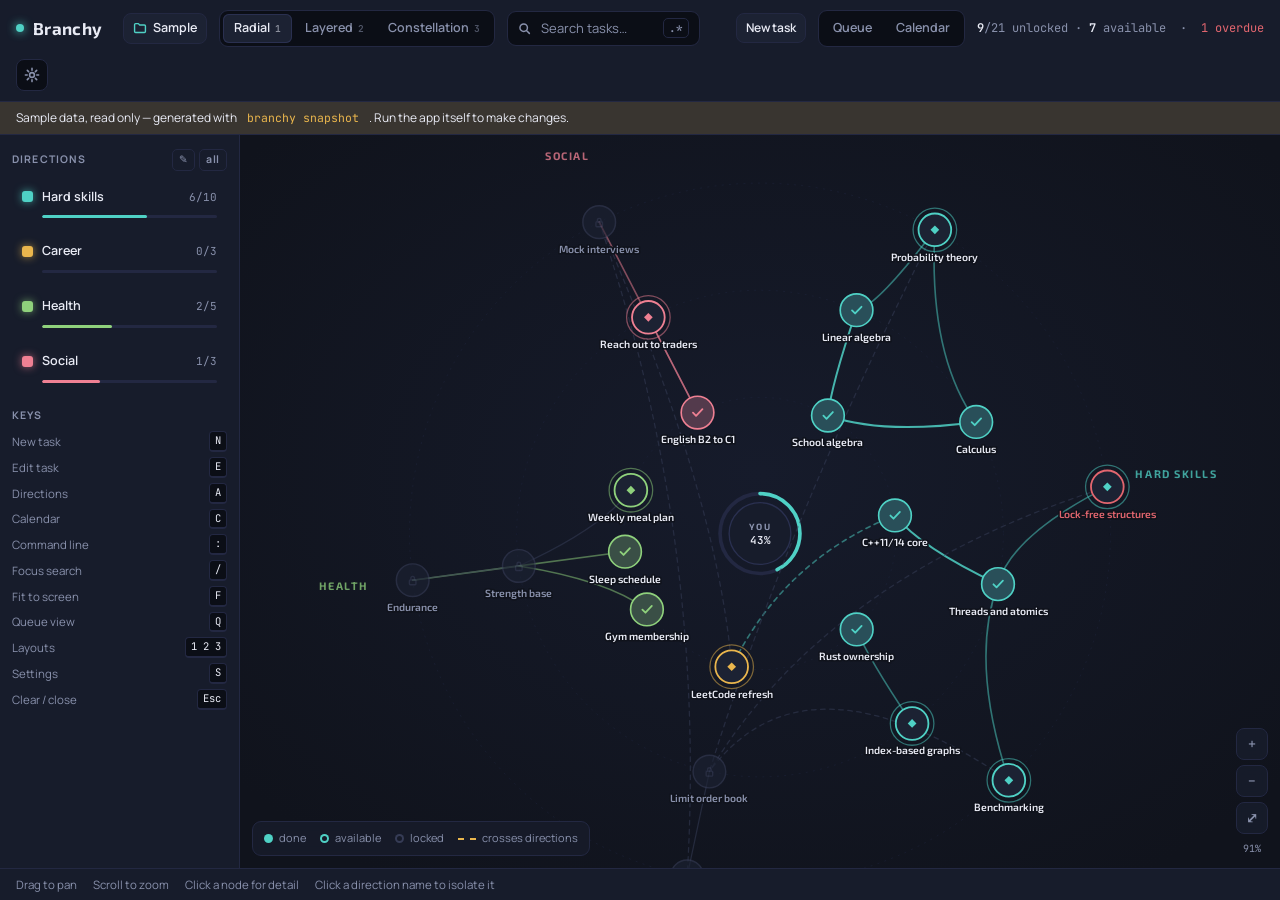
==== commit 356e0ece: "feat: show which version the window is A running window could not answer "which build is this?" at a" ====
--- a/ui/index.html
+++ b/ui/index.html
@@ -14,7 +14,7 @@
 <div class="app">
   <header class="topbar">
     <button class="iconbtn dock-toggle" id="dockToggle" aria-label="Directions">&#9776;</button>
-    <div class="brand"><span class="dot"></span>Branchy</div>
+    <div class="brand"><span class="dot"></span>Branchy<small id="ver"></small></div>
     <button class="vault-chip" id="vaultBtn" type="button" hidden>
       <svg width="14" height="14" viewBox="0 0 16 16" fill="none" stroke="currentColor" stroke-width="1.6" aria-hidden="true">
         <path d="M1.8 4.2c0-.7.5-1.2 1.2-1.2h3.1l1.5 1.6h5.4c.7 0 1.2.5 1.2 1.2v6.2c0 .7-.5 1.2-1.2 1.2H3c-.7 0-1.2-.5-1.2-1.2z" stroke-linejoin="round"></path>
--- a/ui/style.css
+++ b/ui/style.css
@@ -56,6 +56,78 @@
   --a-social:#c94a63;
 }
 
+/* Three palettes people already read code in. Each one redefines the same
+   set the light skin does and nothing else, so a theme is a block of
+   variables and never a rule of its own. The area colours in the tree come
+   from the document, not from here: these are the chrome accents. */
+body[data-skin="nord"]{
+  color-scheme: dark;
+  --bg:#2e3440;
+  --bg-elevated:#3b4252;
+  --bg-card:#3b4252;
+  --bg-sunken:#272b35;
+  --stage-glow:#353d4c;
+  --line:#4c566a;
+  --line-soft:#434c5e;
+  --locked:#4c566a;
+  --text:#eceff4;
+  --text-dim:#9aa5b8;
+  --danger:#bf616a;
+  --on-accent:#2e3440;
+  --shadow:rgba(0,0,0,.45);
+
+  --a-hard:#88c0d0;
+  --a-career:#ebcb8b;
+  --a-health:#a3be8c;
+  --a-social:#b48ead;
+}
+
+body[data-skin="gruvbox"]{
+  color-scheme: dark;
+  --bg:#282828;
+  --bg-elevated:#32302f;
+  --bg-card:#3c3836;
+  --bg-sunken:#1d2021;
+  --stage-glow:#32302f;
+  --line:#504945;
+  --line-soft:#3c3836;
+  --locked:#665c54;
+  --text:#ebdbb2;
+  --text-dim:#a89984;
+  --danger:#fb4934;
+  --on-accent:#1d2021;
+  --shadow:rgba(0,0,0,.5);
+
+  --a-hard:#8ec07c;
+  --a-career:#fabd2f;
+  --a-health:#b8bb26;
+  --a-social:#d3869b;
+}
+
+/* True black, so an OLED panel switches those pixels off entirely. Worth
+   having before the phone build, where it is also a battery setting. */
+body[data-skin="black"]{
+  color-scheme: dark;
+  --bg:#000000;
+  --bg-elevated:#0b0b10;
+  --bg-card:#101017;
+  --bg-sunken:#000000;
+  --stage-glow:#07070d;
+  --line:#2a2a37;
+  --line-soft:#1b1b25;
+  --locked:#33333f;
+  --text:#f2f3f8;
+  --text-dim:#8b8b9c;
+  --danger:#ff5f6b;
+  --on-accent:#000000;
+  --shadow:rgba(0,0,0,.8);
+
+  --a-hard:#4fd1c5;
+  --a-career:#eab64d;
+  --a-health:#8fd17c;
+  --a-social:#ef8093;
+}
+
 *{box-sizing:border-box}
 img{max-width:100%}
 [hidden]{display:none!important}
@@ -96,8 +168,11 @@
   background:var(--a-hard);box-shadow:0 0 10px var(--a-hard);align-self:center;
 }
 .brand small{
-  font-family:var(--body);font-weight:500;font-size:11px;
-  letter-spacing:.09em;text-transform:uppercase;color:var(--text-dim);
+  font-family:var(--mono);font-weight:400;font-size:10.5px;
+  letter-spacing:.06em;color:var(--text-dim);opacity:.55;
+  /* It answers "which build is this?" and is never worth reading twice, so
+     it stays out of the way of a drag across the top bar. */
+  -webkit-user-select:text;user-select:text;
 }
 
 .seg{
@@ -207,8 +282,16 @@
   position:relative;flex:1 1 auto;min-width:0;overflow:hidden;
   background:radial-gradient(1100px 780px at 50% 46%, var(--stage-glow) 0%, var(--bg) 62%);
   cursor:grab;touch-action:none;
+  /* Panning is a press and drag across a surface covered in SVG <text>, which
+     is exactly the gesture that selects text, so every pan used to leave the
+     labels it swept highlighted. pointer-events:none on a label does not stop
+     it, because a selection is not a pointer event. */
+  -webkit-user-select:none;user-select:none;
 }
 .stage.grabbing{cursor:grabbing}
+/* The panels over the stage hold names and dates worth copying, so they opt
+   back in. They are not the drag surface, so nothing sweeps through them. */
+.stage .queue,.stage .empty-state{-webkit-user-select:text;user-select:text}
 #canvas{position:absolute;inset:0;width:100%;height:100%;display:block}
 
 .zoom{position:absolute;inset-inline-end:12px;bottom:12px;display:flex;flex-direction:column;gap:5px;z-index:3}
@@ -248,7 +331,7 @@
 .node .disc{fill:var(--bg-card);stroke:var(--locked);stroke-width:1.6;transition:fill .25s ease,stroke .25s ease}
 .node .halo{fill:none;stroke-width:1.4;opacity:0}
 .node .glyph{stroke-linecap:round;stroke-linejoin:round}
-.node .label{
+.labels .label{
   font-family:var(--display);font-size:11.5px;font-weight:600;text-anchor:middle;
   fill:var(--text-dim);paint-order:stroke;stroke:var(--bg);stroke-width:3.5px;stroke-linejoin:round;
   pointer-events:none;transition:opacity .2s ease,fill .25s ease;
@@ -262,29 +345,43 @@
 
 .node.available .disc{stroke:var(--c);stroke-width:2}
 .node.available .glyph{fill:var(--c);stroke:none}
-.node.available .label{fill:var(--text)}
 .node.available .halo{
   stroke:var(--c);opacity:.5;
   transform-box:fill-box;transform-origin:center;
   animation:pulse 2.6s ease-in-out infinite;
 }
 @keyframes pulse{0%,100%{opacity:.45;transform:scale(1)}50%{opacity:0;transform:scale(1.42)}}
+/* Hundreds of haloes scaling forever repaint the whole canvas even when
+   nobody is touching it, and WebKitGTK often composites in software. */
+body.dense .node.available .halo{animation:none;opacity:.45}
 
 .node.done .disc{fill:color-mix(in srgb,var(--c) 26%,var(--bg-card));stroke:var(--c);stroke-width:1.8}
 .node.done .glyph{stroke:var(--c);fill:none;stroke-width:2}
-.node.done .label{fill:var(--text)}
 
 .node.sel .disc{stroke:var(--text);stroke-width:2.8}
-.node.sel .label{fill:var(--text)}
-.node:hover .label{fill:var(--text)}
+/* a label is its node's, but sits in the layer above all of them */
+.label.available,.label.done,.label.sel,.label.hover{fill:var(--text)}
 
 .node,.link{transition:opacity .25s ease}
+/* Selecting a task fades everything off the path. With hundreds of tasks
+   that is a thousand opacity transitions starting in the same frame, so
+   past DENSE the change is instant instead of eased. */
+body.dense .node,body.dense .link,body.dense .labels .label{transition:none}
 .faded{opacity:.12!important}
-.faded .label{opacity:0}
+.labels .label.faded{opacity:0!important}
+body.dense .labels .label.faded{display:none!important}
 /* Zoomed out far enough that every label would collide, keep the ones that
    matter: the tasks you could actually start now. Done and locked tasks are
    context at that scale, and read from shape and colour alone. */
-.hide-labels .node:not(.available) .label{opacity:0}
+.hide-labels .label:not(.available):not(.sel){opacity:0}
+body.dense .hide-labels .label:not(.available):not(.sel){display:none}
+.hide-all-labels .label{display:none}
+/* Zoomed out this far the status glyph is a couple of pixels of stroked
+   path, and there are hundreds of them. Shape and colour still read. */
+body.dense #canvas.far .node .glyph{display:none}
+/* left out because it would overlap a more important label; see placeLabels */
+.labels .label.culled{opacity:0}
+body.dense .labels .label.culled{display:none}
 
 .node.just-freed .disc{animation:freed 1.5s ease-out 1}
 @keyframes freed{
@@ -639,7 +736,7 @@
 
 /* a task the clock has caught up with, on the canvas */
 .node.is-overdue .disc{stroke:var(--danger)}
-.node.is-overdue .label{fill:var(--danger)}
+.label.is-overdue{fill:var(--danger)}
 .tally .late{color:var(--danger)}
 
 /* ---------- vaults ---------- */
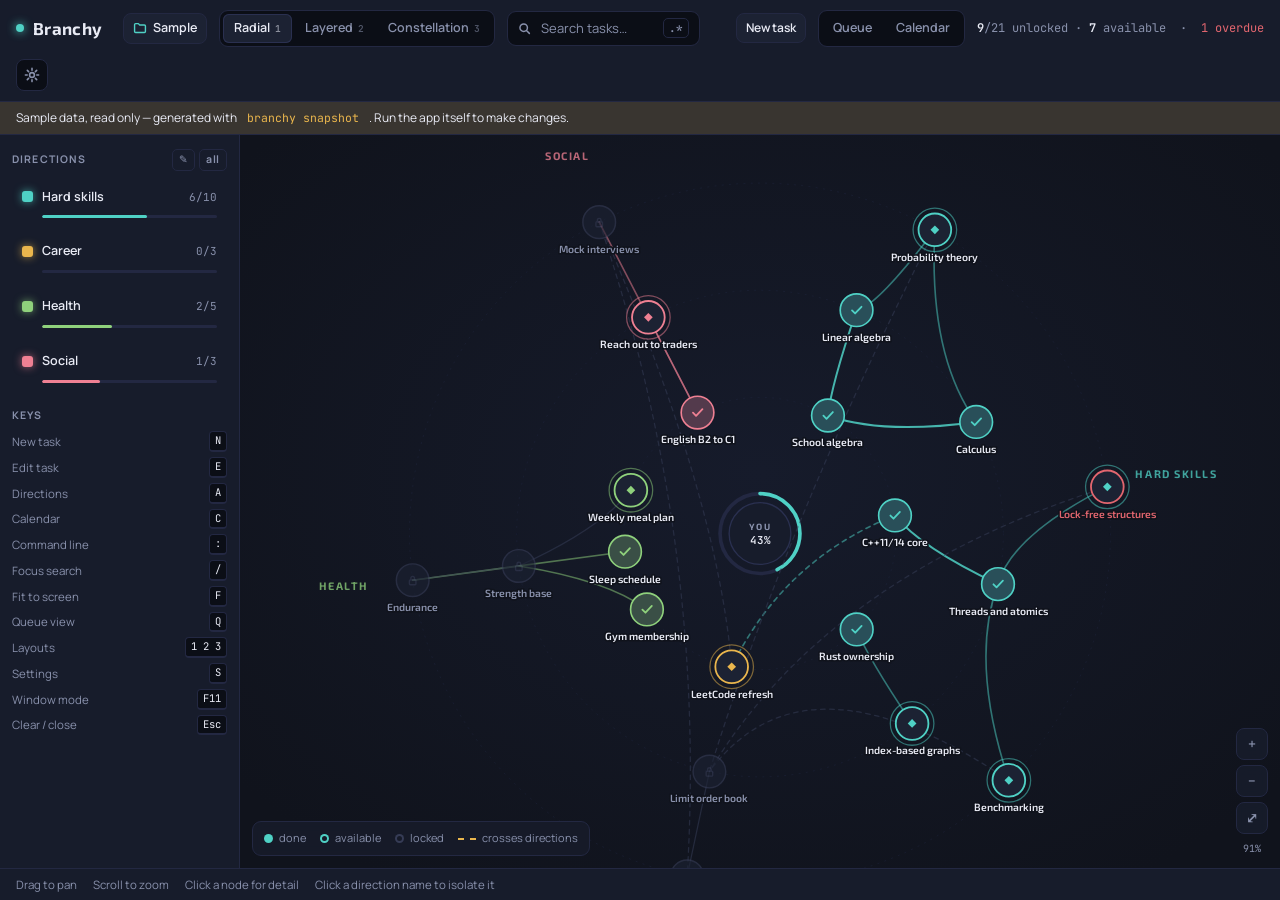
==== commit 2d93507b: "feat: put the whole command grammar behind a ? in the command line The command line was discoverable" ====
--- a/ui/index.html
+++ b/ui/index.html
@@ -232,7 +232,11 @@
     </div>
     <div class="pal-out" id="palOut"></div>
     <ul class="pal-sugg" id="palSugg"></ul>
-    <div class="pal-hint" id="palHint"></div>
+    <div class="pal-foot">
+      <div class="pal-hint" id="palHint"></div>
+      <button class="pal-help" id="palHelp" type="button" aria-expanded="false" aria-controls="palGuide">?</button>
+    </div>
+    <div class="pal-guide" id="palGuide" hidden></div>
   </div>
 </div>
 
--- a/ui/style.css
+++ b/ui/style.css
@@ -545,10 +545,44 @@
   background:var(--bg-card);border:1px solid var(--line-soft);color:var(--text-dim);cursor:pointer;
 }
 .pal-sugg li:hover{color:var(--text);border-color:var(--line)}
+.pal-foot{display:flex;align-items:flex-start;gap:10px;padding:0 14px 12px}
 .pal-hint{
   font-family:var(--mono);font-size:11px;color:var(--text-dim);
-  padding:0 14px 12px;word-break:break-word;
-}
+  word-break:break-word;flex:1 1 auto;min-width:0;
+}
+.pal-help{
+  flex:none;width:22px;height:22px;border-radius:50%;
+  font:inherit;font-family:var(--mono);font-size:12px;font-weight:600;line-height:1;
+  color:var(--text-dim);background:var(--bg-card);
+  border:1px solid var(--line-soft);cursor:pointer;
+}
+.pal-help:hover{color:var(--text);border-color:var(--line)}
+.pal-help[aria-expanded="true"]{color:var(--a-hard);border-color:var(--a-hard)}
+
+/* The whole grammar, one entry per verb. It is long on purpose: it is the
+   only place the command line is written down inside the app, and it is
+   scrolled rather than paged so nothing is hidden behind a control. */
+.pal-guide{
+  max-height:min(46vh,420px);overflow-y:auto;
+  padding:2px 14px 12px;border-top:1px solid var(--line-soft);
+}
+.pal-guide .g{padding:9px 0;border-bottom:1px solid var(--line-soft)}
+.pal-guide .g:last-child{border-bottom:0}
+.pal-guide .sx{
+  display:block;font-family:var(--mono);font-size:11.5px;
+  color:var(--text);word-break:break-word;
+}
+.pal-guide .sx b{color:var(--a-hard);font-weight:600}
+.pal-guide p{margin:3px 0 0;font-size:12px;color:var(--text-dim);line-height:1.45}
+.pal-guide .ex{
+  display:block;margin-top:5px;padding:4px 7px;border-radius:6px;
+  font-family:var(--mono);font-size:11px;color:var(--text-dim);
+  background:var(--bg-card);border:1px solid var(--line-soft);word-break:break-word;
+}
+.pal-guide .note{
+  margin-top:10px;font-size:11.5px;color:var(--text-dim);line-height:1.5;
+}
+.pal-guide .note code{font-family:var(--mono);color:var(--text)}
 
 /* ---------- footer ---------- */
 .footer{
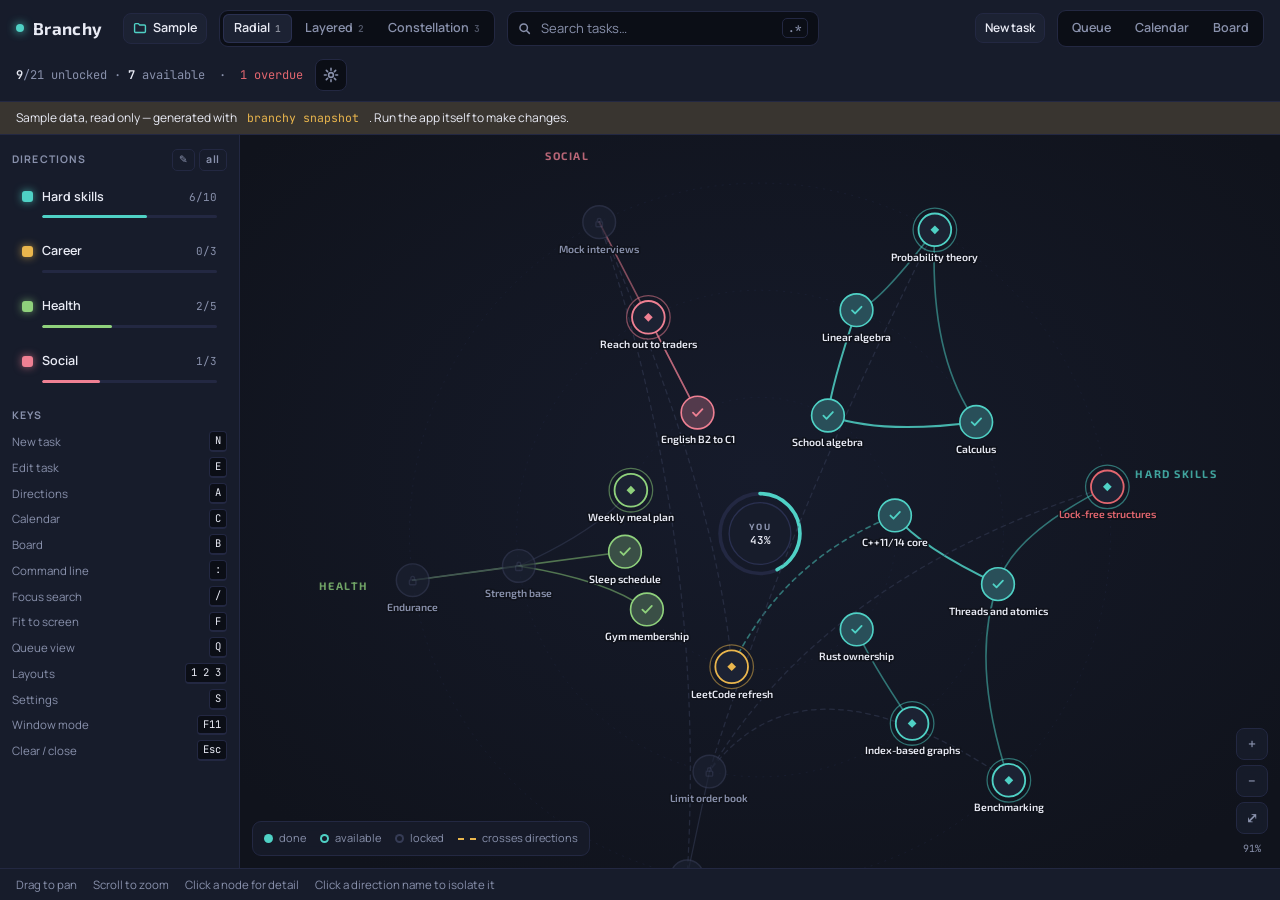
==== commit a9f17d46: "feat(ui): add the board to the window A third view beside the queue and the calendar, opened with B:" ====
--- a/ui/index.html
+++ b/ui/index.html
@@ -37,6 +37,7 @@
     <span class="seg">
       <button id="queueBtn" aria-pressed="false"></button>
       <button id="calBtn" aria-pressed="false"></button>
+      <button id="boardBtn" aria-pressed="false"></button>
     </span>
     <div class="tally" id="tally"></div>
     <button class="iconbtn" id="setBtn" aria-label="Settings">
@@ -88,6 +89,19 @@
         <button id="zFit" aria-label="Fit">&#10530;</button>
         <div class="lvl" id="zLvl">100%</div>
       </div>
+
+      <!-- Over the whole stage rather than beside it: five columns need the
+           width, and on a phone they scroll sideways. -->
+      <section class="board" id="board" hidden aria-labelledby="bTitle">
+        <div class="bhead">
+          <div>
+            <h2 id="bTitle"></h2>
+            <p id="bBlurb"></p>
+          </div>
+          <button class="xbtn" id="bClose" aria-label="Close">&times;</button>
+        </div>
+        <div class="bcols" id="bcols"></div>
+      </section>
 
       <aside class="queue" id="calendar" hidden>
         <div class="qhead">
--- a/ui/style.css
+++ b/ui/style.css
@@ -479,6 +479,80 @@
 .qlist .sub{font-size:11px;color:var(--text-dim)}
 .qlist .tag{font-size:10px;font-weight:700;letter-spacing:.07em;text-transform:uppercase;color:var(--c)}
 
+/* ---------- board ---------- */
+/* Over the whole stage: five columns need the width. On a narrow screen the
+   columns keep a readable width and the row scrolls sideways instead. */
+.board{
+  position:absolute;inset:0;z-index:6;display:flex;flex-direction:column;
+  background:color-mix(in srgb,var(--bg) 97%,transparent);backdrop-filter:blur(10px);
+  padding:14px 16px 16px;cursor:default;
+}
+.board[hidden]{display:none}
+.bhead{display:flex;align-items:flex-start;justify-content:space-between;gap:12px;margin-bottom:12px}
+.bhead h2{
+  font-family:var(--body);font-size:10.5px;font-weight:700;
+  letter-spacing:.11em;text-transform:uppercase;color:var(--text-dim);margin:0 0 6px;
+}
+.bhead p{font-size:12px;color:var(--text-dim);margin:0;max-width:72ch}
+.bcols{
+  flex:1;min-height:0;display:grid;grid-template-columns:repeat(5,minmax(180px,1fr));gap:12px;
+  overflow-x:auto;touch-action:pan-x pan-y;scroll-snap-type:x proximity;
+}
+.bcol{
+  display:flex;flex-direction:column;min-height:0;scroll-snap-align:start;
+  background:var(--bg-sunken);border:1px solid var(--line-soft);border-radius:12px;
+  transition:border-color .15s ease,opacity .15s ease;
+}
+.bcol h3,.bsec h4{
+  display:flex;align-items:baseline;justify-content:space-between;gap:8px;
+  font-family:var(--body);font-weight:700;text-transform:uppercase;color:var(--text-dim);
+}
+.bcol h3{font-size:10.5px;letter-spacing:.11em;margin:0;padding:11px 12px 8px}
+.bsec h4{font-size:10px;letter-spacing:.09em;margin:2px 4px 6px;opacity:.85}
+.bcol h3 span,.bsec h4 span{font-family:var(--mono);font-variant-numeric:tabular-nums;letter-spacing:0}
+.bbody{flex:1;min-height:0;overflow-y:auto;padding:0 8px 10px;touch-action:pan-x pan-y}
+.bsec + .bsec{margin-top:14px}
+.cards{list-style:none;margin:0;padding:0;display:flex;flex-direction:column;gap:6px}
+/* a card, also when it is carried as a ghost outside any list */
+.card{
+  --c:var(--a-hard);list-style:none;min-height:44px;box-sizing:border-box;
+  padding:9px 10px;background:var(--bg-card);border:1px solid var(--line-soft);
+  border-inline-start:3px solid var(--c);border-radius:8px;cursor:grab;
+  -webkit-user-select:none;user-select:none;
+}
+.card:hover{border-color:var(--line);border-inline-start-color:var(--c)}
+.card .nm{font-size:13px;font-weight:600;line-height:1.3;overflow-wrap:anywhere}
+.card .sub{display:flex;flex-wrap:wrap;align-items:center;gap:8px;margin-top:5px;font-size:10.5px;color:var(--text-dim)}
+.card .tag{font-weight:700;letter-spacing:.07em;text-transform:uppercase;color:var(--c)}
+.card .pri{font-family:var(--mono)}
+.card .lock{color:var(--danger);font-weight:700}
+.card.locked .nm,.card.cyclic .nm{color:var(--text-dim)}
+.card.done{opacity:.72}
+.cards .empty{
+  font-size:12px;color:var(--text-dim);text-align:center;
+  border:1px dashed var(--line-soft);border-radius:8px;padding:10px;
+}
+.bsec .more{
+  display:block;width:100%;margin-top:6px;padding:9px;cursor:pointer;
+  font:inherit;font-size:12px;font-weight:600;color:var(--text-dim);
+  background:transparent;border:1px dashed var(--line);border-radius:8px;
+}
+.bsec .more:hover{color:var(--text)}
+/* while a card is carried */
+.board.dragging .bcol.over{border-color:var(--a-hard)}
+.board.dragging .bcol.refuse{opacity:.45}
+.card.dragging{opacity:.35}
+.card.lifted{box-shadow:0 0 0 2px var(--c)}
+.card.ghost{
+  position:fixed;left:0;top:0;z-index:30;pointer-events:none;cursor:grabbing;
+  box-shadow:0 14px 34px var(--shadow);opacity:.95;
+}
+/* the same moves, as buttons in the inspector */
+.stages{margin-bottom:16px}
+.stages .choices{gap:4px}
+.stages .choices button{padding:7px 6px;font-size:11.5px;min-height:34px}
+.stages .choices button.refuse{opacity:.45}
+
 /* ---------- settings ---------- */
 dialog.settings{
   border:1px solid var(--line);border-radius:14px;padding:0;
@@ -605,6 +679,8 @@
     width:min(326px,88vw);z-index:7;box-shadow:0 0 40px var(--shadow);
   }
   .queue{width:min(326px,88vw)}
+  .board{padding:12px}
+  .bcols{grid-template-columns:repeat(5,minmax(min(280px,82vw),1fr))}
   .brand small{display:none}
   .footer{display:none}
 }
